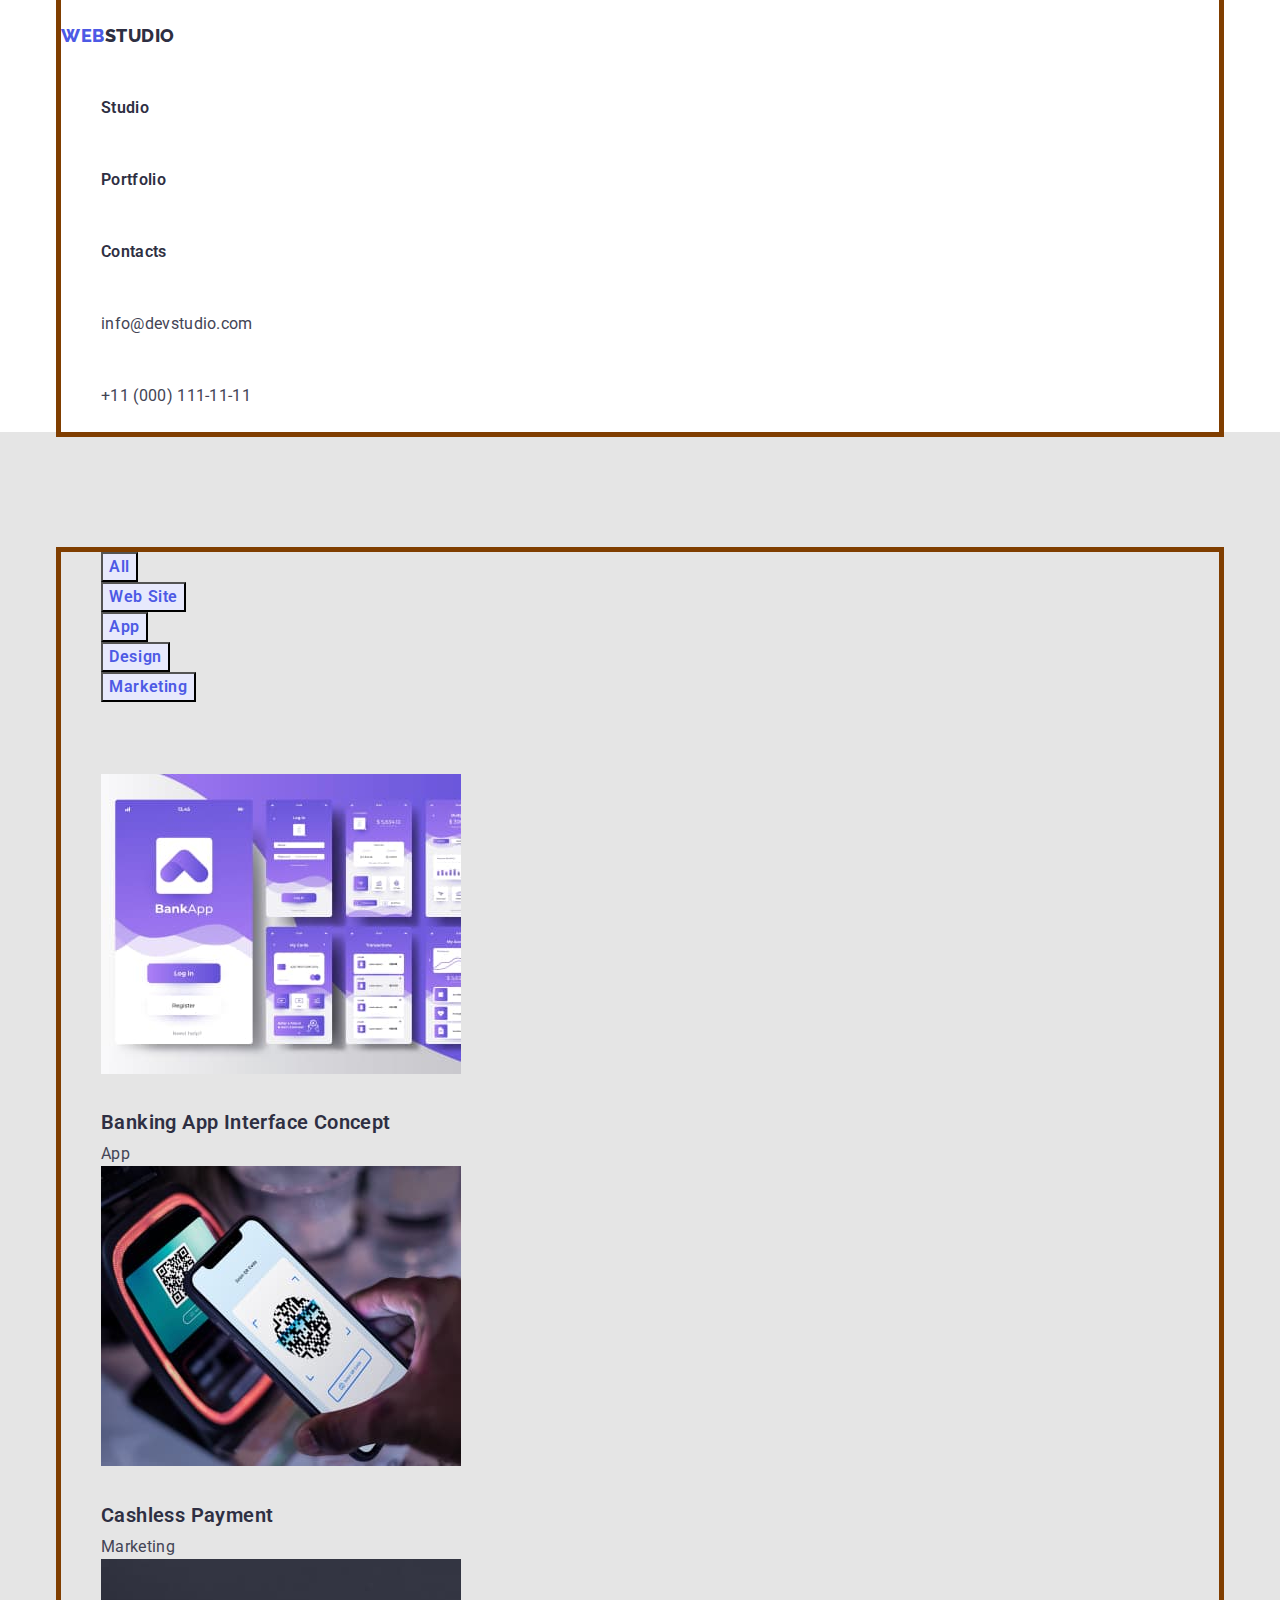
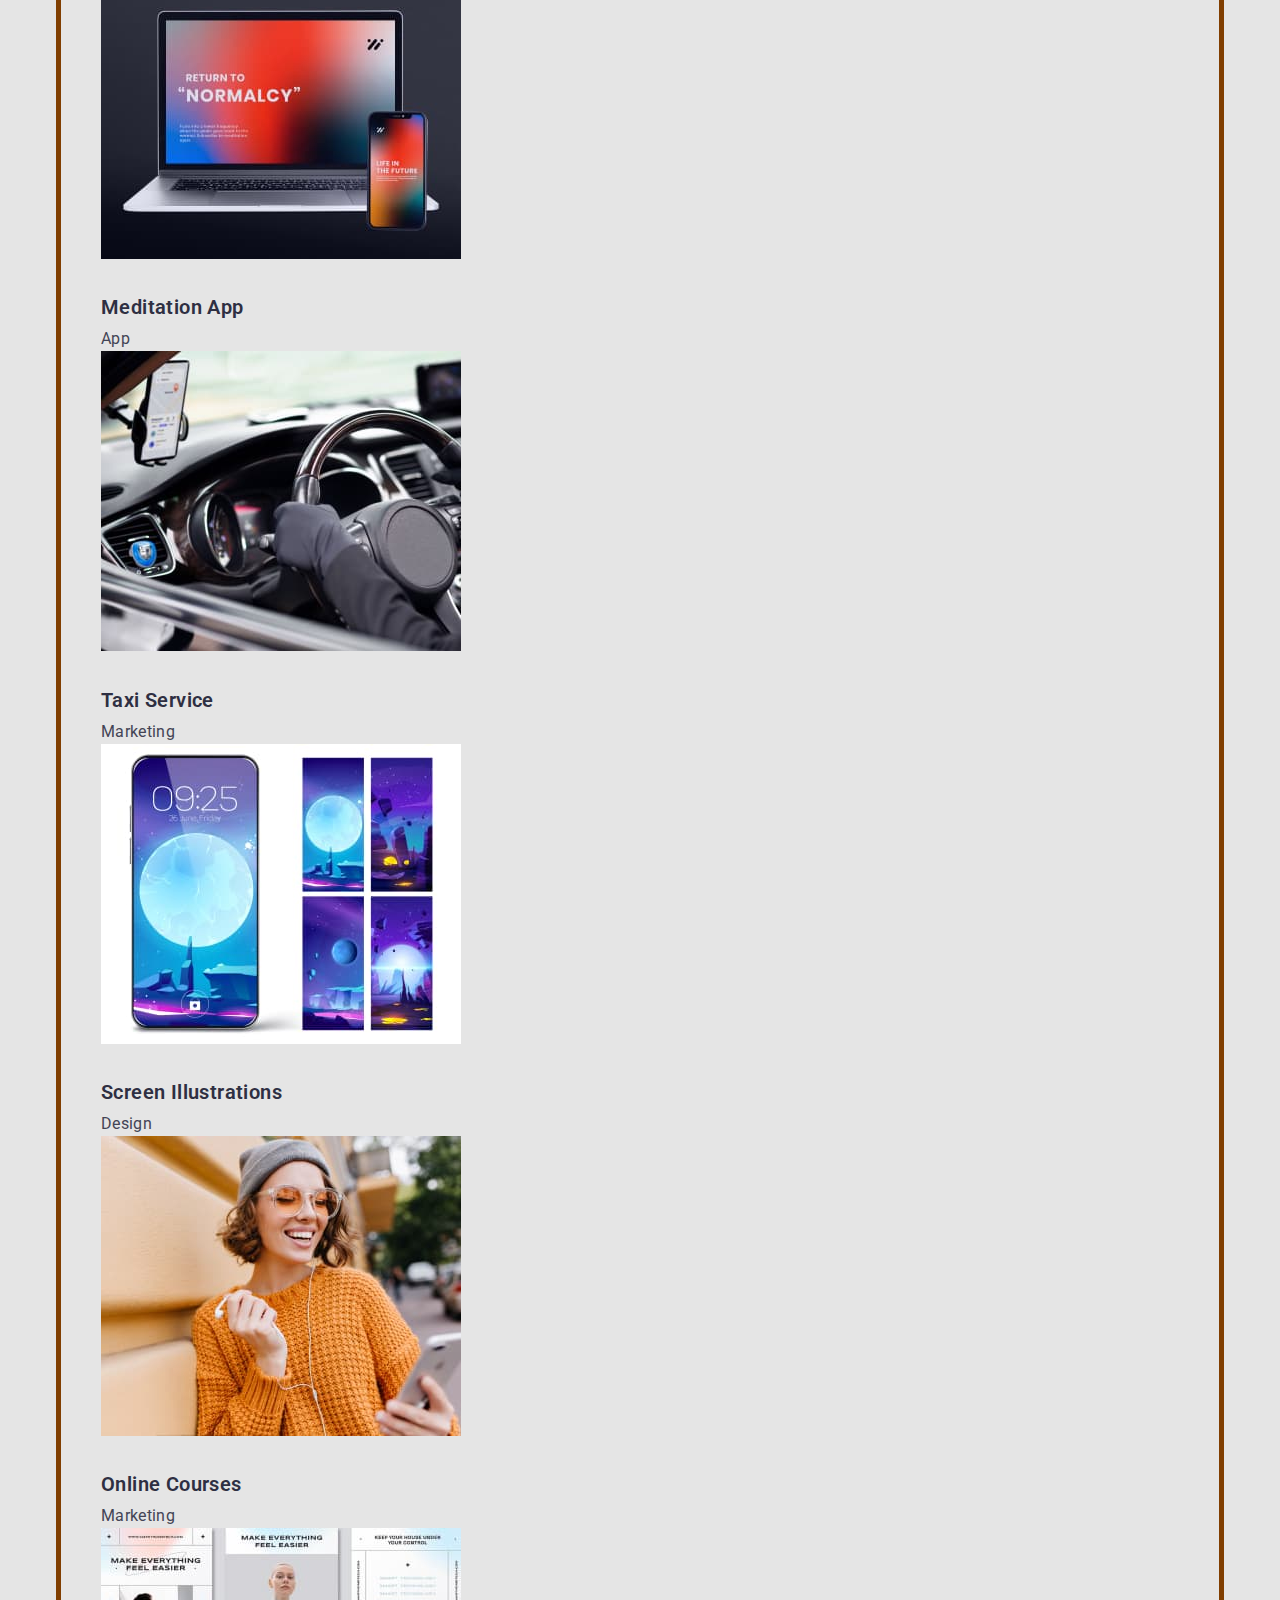
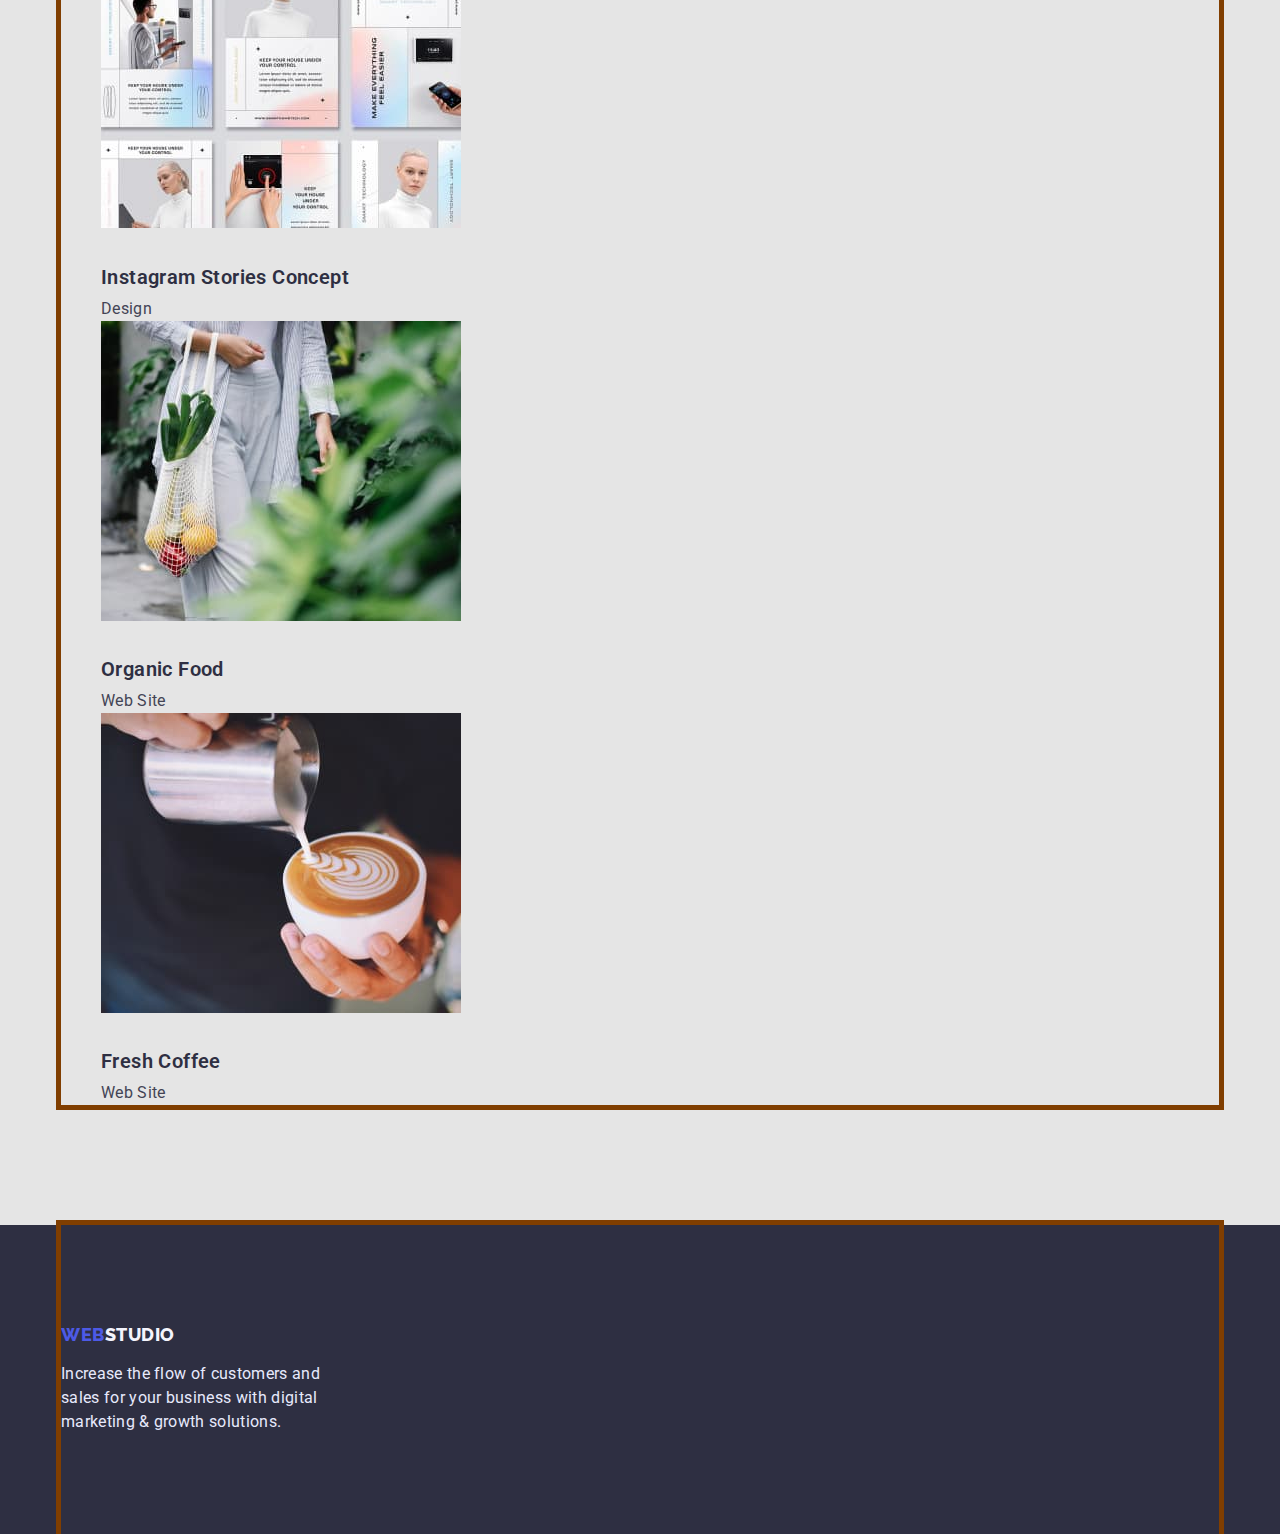
==== portfolio.html @ 90a8b776 "start HW3" ====
<!DOCTYPE html>
<html lang="en">
<head>
    <meta charset="UTF-8">
    <meta http-equiv="X-UA-Compatible" content="IE=edge">
    <meta name="viewport" content="width=device-width, initial-scale=1.0">    
    <title>Portfolio</title>
    <link rel="preconnect" href="https://fonts.googleapis.com">
    <link rel="preconnect" href="https://fonts.gstatic.com" crossorigin>
    <link href="https://fonts.googleapis.com/css2?family=Raleway:wght@700&family=Roboto:wght@400;500;700;900&display=swap" rel="stylesheet">
    <link rel="stylesheet" href="https://cdnjs.cloudflare.com/ajax/libs/modern-normalize/1.1.0/modern-normalize.min.css">
    <link rel="stylesheet" href="./css/styles.css">
</head>
<body>
    <header class="main-header">
        <div class="container">
            <nav class="nav-section">
                <a class="logo link" href="./index.html"><span class="logo-part-color">WEB</span>STUDIO</a>
                <ul class="nav-list list">
                    <li><a class="nav-link link" href="./index.html">Studio</a></li>
                    <li><a class="nav-link link" href="./portfolio.html">Portfolio</a></li>
                    <li><a class="nav-link link" href="">Contacts</a></li>
                </ul>
            </nav>
                <ul class="contacts-list">
                    <li class="contact-item list">
                        <a class="mail-link link" href="mailto:info@devstudio.com">info@devstudio.com</a>
                    </li>
                    <li class="contact-item list">
                        <a class="phone-link link" href="tel:+110001111111">+11 (000) 111-11-11</a>
                    </li>
                </ul>
        </div>  
     </header>

     <main>
        <section class="main-portfolio section">
            <div class="container">
                <h1 hidden>filter-buttons</h1>
                <ul class="btn-list list">
                    <li class="btn-item"><button class="btn-link" type="button">All</button></li>
                    <li class="btn-item"><button class="btn-link" type="button">Web Site</button></li>
                    <li class="btn-item"><button class="btn-link" type="button">App</button></li>
                    <li class="btn-item"><button class="btn-link" type="button">Design</button></li>
                    <li class="btn-item"><button class="btn-link" type="button">Marketing</button></li>
                </ul>
                <h2 hidden class="works">our works</h2>
                <ul class="work-list list">
                    <li class="work-item">
                        <a class="work-links link" href="">
                            <img class="works-card" src="./images/portfolio/banking-app.jpg"
                                alt="on foto banking app interface concept" width="360" height="300">
                            <h2 class="works-heading">Banking App Interface Concept</h2>
                            <p class="work-text">App</p>
                        </a>
                    </li>
                    <li class="work-item">
                        <a class="work-links link" href="">
                            <img class="works-card" src="./images/portfolio/phone.jpg" alt="paying for goods by phone via QR code">
                            <h2 class="works-heading">Cashless Payment</h2>
                            <p class="work-text">Marketing</p>
                        </a>
                    </li>
                    <li class="work-item">
                        <a class="work-links link" href="">
                            <img class="works-card" src="./images/portfolio/meditation-app.jpg" alt="on foto notebook and a phone"
                                width="360" height="300">
                            <h2 class="works-heading">Meditation App</h2>
                            <p class="work-text">App</p>
                        </a>
                    </li>
                    <li class="work-item">
                        <a class="work-links link" href="">
                            <img class="works-card" src="./images/portfolio/taxi-service.jpg"
                                alt="driver's hand on the steering wheel" width="360" height="300">
                            <h2 class="works-heading">Taxi Service</h2>
                            <p class="work-text">Marketing</p>
                        </a>
                    </li>
                    <li class="work-item">
                        <a class="work-links link" href="">
                            <img class="works-card" src="./images/portfolio/screen-illustrations.jpg"
                                alt="phone screen illustrations" width="360" height="300">
                            <h2 class="works-heading">Screen Illustrations</h2>
                            <p class="work-text">Design</p>
                        </a>
                    </li>
                    <li class="work-item">
                        <a class="work-links link" href="">
                            <img class="works-card" src="./images/portfolio/online-course.jpg"
                                alt="beautiful girl holding a phone in her hand" width="360" height="300">
                            <h2 class="works-heading">Online Courses</h2>
                            <p class="work-text">Marketing</p>
                        </a>
                    </li>
                    <li class="work-item">
                        <a class="work-links link" href="">
                            <img class="works-card" src="./images/portfolio/instagram-stories.jpg" alt="many cards with human fotos"
                                width="360" height="300">
                            <h2 class="works-heading">Instagram Stories Concept</h2>
                            <p class="work-text">Design</p>
                        </a>
                    </li>
                    <li class="work-item">
                        <a class="work-links link" href="">
                            <img class="works-card" src="./images/portfolio/organic-food.jpg" alt="woman carries fruits in a bag"
                                width="360" height="300">
                            <h2 class="works-heading">Organic Food</h2>
                            <p class="work-text">Web Site</p>
                        </a>
                    </li>
                    <li class="work-item">
                        <a class="work-links link" href="">
                            <img class="works-card" src="./images/portfolio/fresh-coffee.jpg"
                                alt="man holding in hand a cap of fresh coffee" width="360" height="300">
                            <h2 class="works-heading">Fresh Coffee</h2>
                            <p class="work-text">Web Site</p>
                        </a>
                    </li>
                </ul>
            </div>
            </section>
    </main>
        
    <footer class="main-footer">
        <div class="container">
            <a class="logo-footer link" href="./index.html"><span class="logo-part-color">WEB</span>STUDIO</a>
            <p class="text-footer">Increase the flow of customers and sales for your business with digital marketing & growth solutions.</p>
        </div>
    </footer>     
</body>
</html>
---- css/styles.css ----
:root {
    --primary-brand-color: #4D5AE5;
    --dark-navi-color: #2E2F42;
    --success-color: #31D0AA;
    --slate-text-color: #434455;
    --light-slate-text: #8E8F99;
    --accent-color: #E7E9FC;
    --could-text-color: #F4F4FD;
    --light-bgc: #F4F4FD;  
    --main-white-bgc: #E5E5E5;
    --simple-white: #ffffff;
    --dark-bg-color: #2E2F42;
    --primary-bg-color: #4D5AE5;
    
}

/* dropdawn */

.list {list-style: none;}
.link {text-decoration: none;}
h1, h2, h3, ul, p {
    margin-top: 0;
    margin-bottom: 0;
}



/* / dropdawn */

/* Utilites */

.container {
    margin-left: auto;
    margin-right: auto;
    width: 1158px;
    outline: 5px solid rgb(128, 62, 0);
}

.section {
    padding-top: 120px;
    padding-bottom: 120px;
}

body {font-family: "Roboto", sans-serif;
        color: var(--slate-text-color); }
           

/* header main page */

.main-hader {background-color: var(--simple-white);}
   
.logo {
    display: inline-block;
    padding-top: 24px;
    padding-bottom: 24px;
    font-family: "Raleway", sans-serif;
    font-weight: 800;
    font-size: 18px;
    line-height: 1.33;
    letter-spacing: 0.03em;
    text-transform: uppercase;
    color: var(--dark-navi-color);}
 
.logo-part-color {
    color: var(--primary-brand-color);
}

.nav-link {
    display: inline-block;
    padding-top: 24px;
    padding-bottom: 24px;
    font-weight: 600;
    line-height: 1.5;
    letter-spacing: 0.02em;
    color: var(--dark-navi-color);
    
}

.nav-link:hover, .nav-link:focus {
    color: var(--slate-text-color);
}
.nav-link:active {color: #4D5AE5;}

.mail-link, .phone-link {
    display: inline-block;
    padding-top: 24px;
    padding-bottom: 24px;
    line-height: 1.5; 
    letter-spacing: 0.02em;
    color: var(--slate-text-color);}    
 
.mail-link:hover, .mail-link:focus {
    color: var(--primary-brand-color)
}
.phone-link:hover, .phone-link:focus {
    color: var(--primary-brand-color);
}

/* /Header */

/* main page section 1 */

.hero {background-color: var(--dark-bg-color)}
.hero-text {
    padding-top: 192px;
    padding-bottom: 291px;
    font-weight: 600;
    font-size: 56px;
    line-height: 1.07;
    text-align: center;
    letter-spacing: 0.02em;
    color: var(--simple-white);}
 
.hero-button {
    background-color: var(--primary-brand-color);
    color: var(--simple-white);
    font-family: inherit;
    font-weight: 600;
    font-size: 16px;
    line-height: 1.18;
    letter-spacing: 0.04em;
    cursor: pointer;    
}
    

/* /main page section 1 */

/* main page section 2 */

.benefits {background-color: var(--main-white-bgc);}


.benefits-heading {
    padding-bottom: 8px;
    font-weight: 600;
    font-size: 20px;
    line-height: 1.2;
    letter-spacing: 0.02em;
    color: var(--dark-navi-color);}

.benefits-link {
    line-height: 1.5;
    letter-spacing: 0.02em;}

/* /main page section 2 */

/* main page section 3 */

.services-heading {
    padding-bottom: 72px;
    font-weight: 600;
    font-size: 36px;
    line-height: 1.11;
    text-align: center;
    letter-spacing: 0.02em;
    text-transform: capitalize;
    color: var(--dark-navi-color);}

/* /main page section 3 */

/* main page section 4 */

.team {
    background-color: var(--light-bgc);}

.team-heading {
    padding-bottom: 72px;
    font-weight: 600;
    font-size: 36px;
    line-height: 1.11;
    text-align: center;
    letter-spacing: 0.02em;
    text-transform: capitalize;
    color: var(--dark-navi-color);}

.team-title {
    padding-bottom: 8px;
    font-weight: 600;
    font-size: 20px;
    line-height: 1.2;
    text-align: center;
    letter-spacing: 0.02em;
    color: var(--dark-navi-color);}

.team-text {
    line-height: 1.5;
    text-align: center;
    letter-spacing: 0.02em;}
   
/* /main page section 4 */

/* footer */
.main-footer {background-color: var(--dark-bg-color);
}

.logo-footer {
    display: inline-block;
    padding-top: 100px;
    padding-bottom: 16px;
    font-family: "Raleway", sans-serif;
    font-weight: 800;
    font-size: 18px;
    line-height: 1.16;
    align-items: center;
    letter-spacing: 0.03em;
    text-transform: uppercase;
    color: var(--could-text-color);}

.text-footer {
    padding-bottom: 100px;
    line-height: 1.5;
    letter-spacing: 0.02em;
    color: var(--accent-color);
    width: 264px;}

/* portfolio page - main */

/* buttons filter */
.main-portfolio {
    background-color: var(--main-white-bgc);
}

.work-list {padding-top: 72px;}

.btn-link {
    background-color: var(--accent-color);
    color: var(--primary-brand-color);
    font-family: inherit;
    font-weight: 600;
    font-size: 16px;
    line-height: 1.5;
    letter-spacing: 0.04em;}

.btn-link:hover, 
.btn-link:focus {
    background-color: var(--primary-bg-color);
    color: var(--simple-white);
    cursor: pointer;}

/* /buttons filter */

/* Works cards */
.works-heading {
    padding-top: 32px;
    padding-bottom: 8px;
    color: var(--dark-navi-color);
    font-weight: 600;
    font-size: 20px;
    line-height: 1.2;
    letter-spacing: 0.02em;}

.work-text {
    line-height: 1.5;
    letter-spacing: 0.02em;
    color: var(--slate-text-color);}
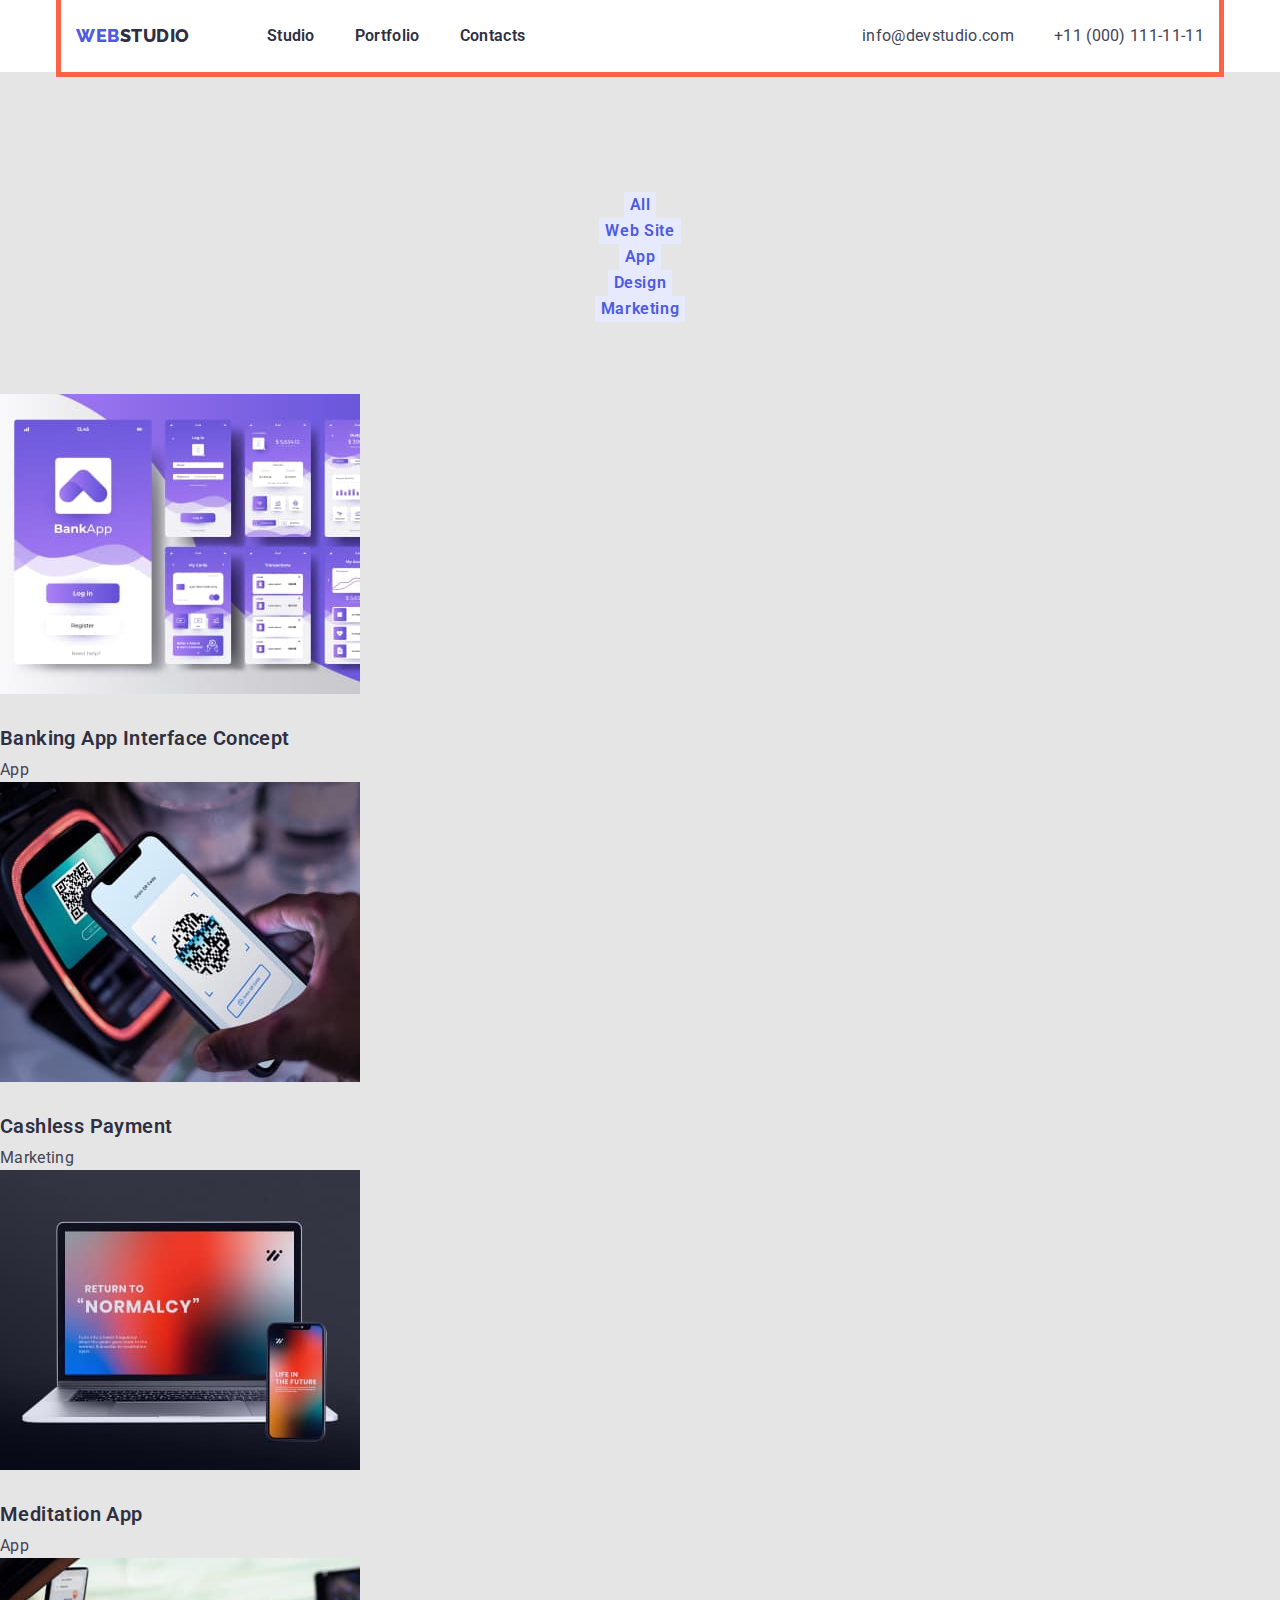
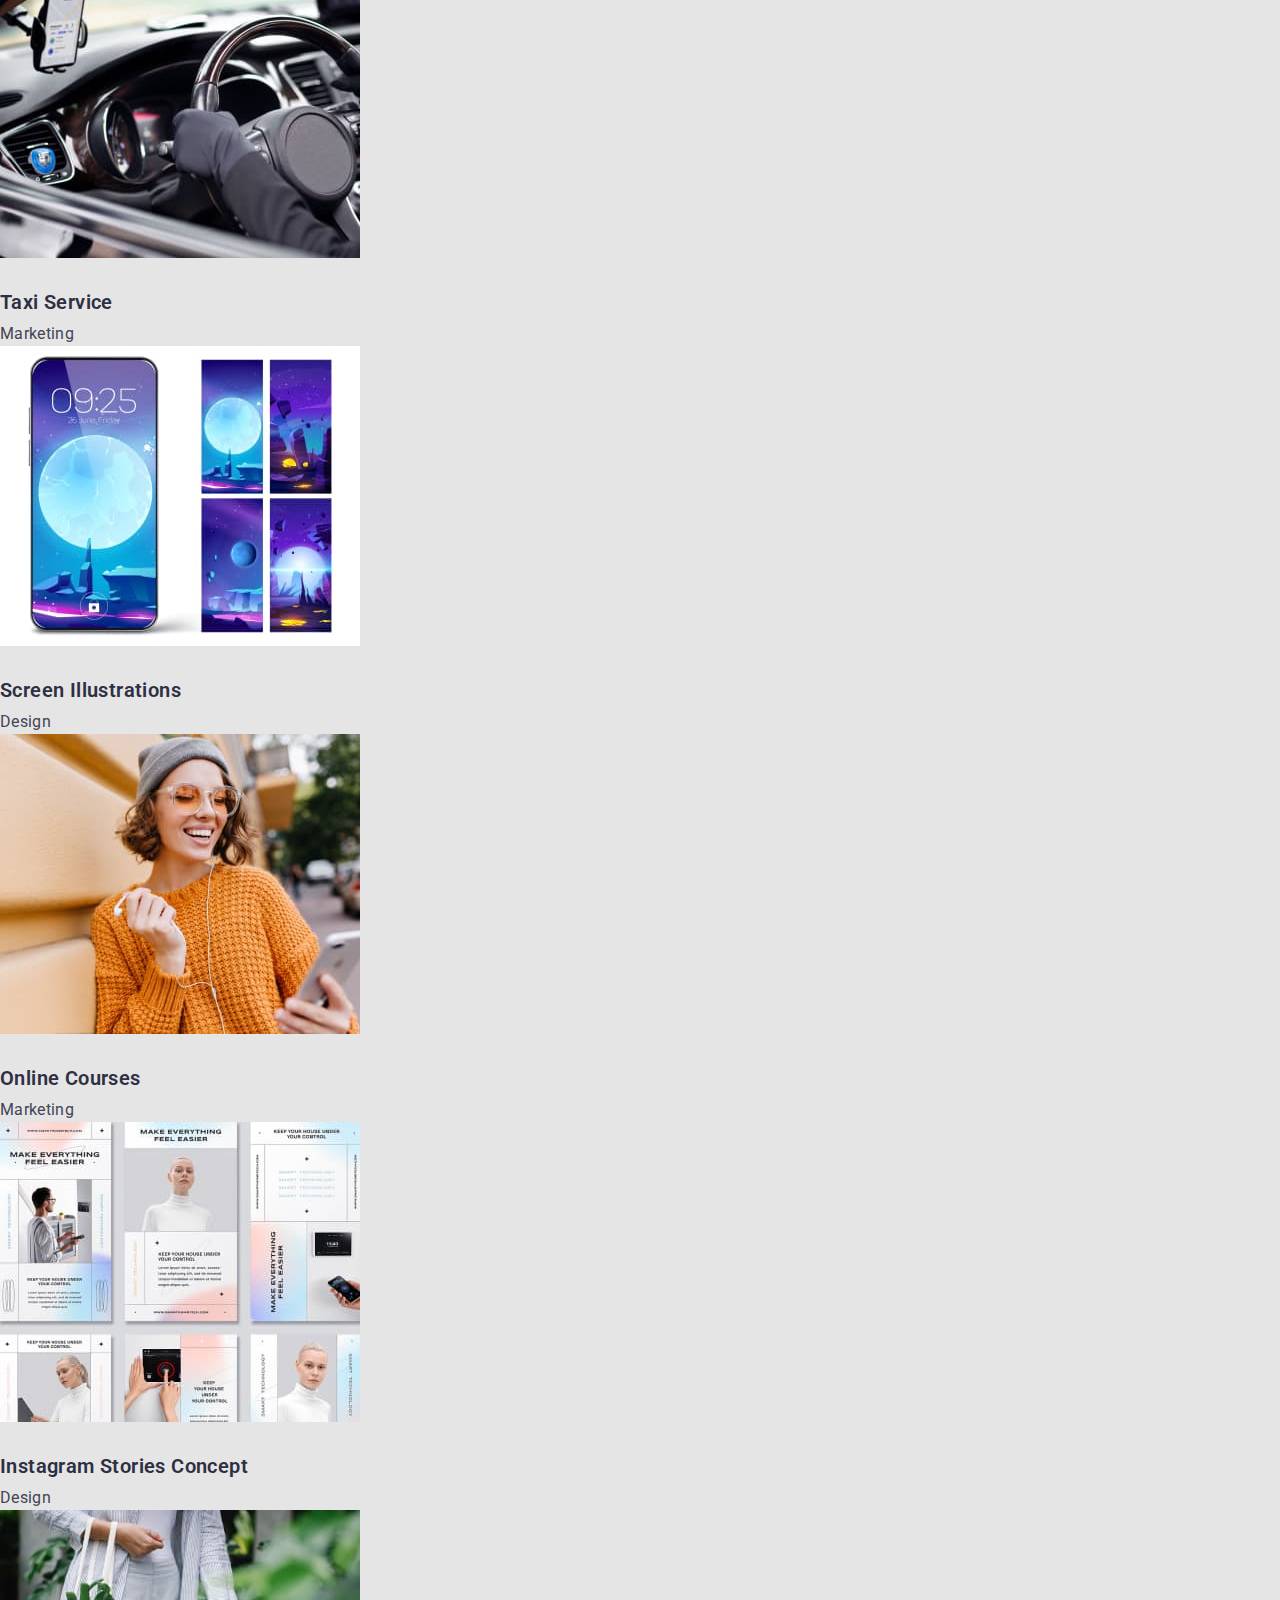
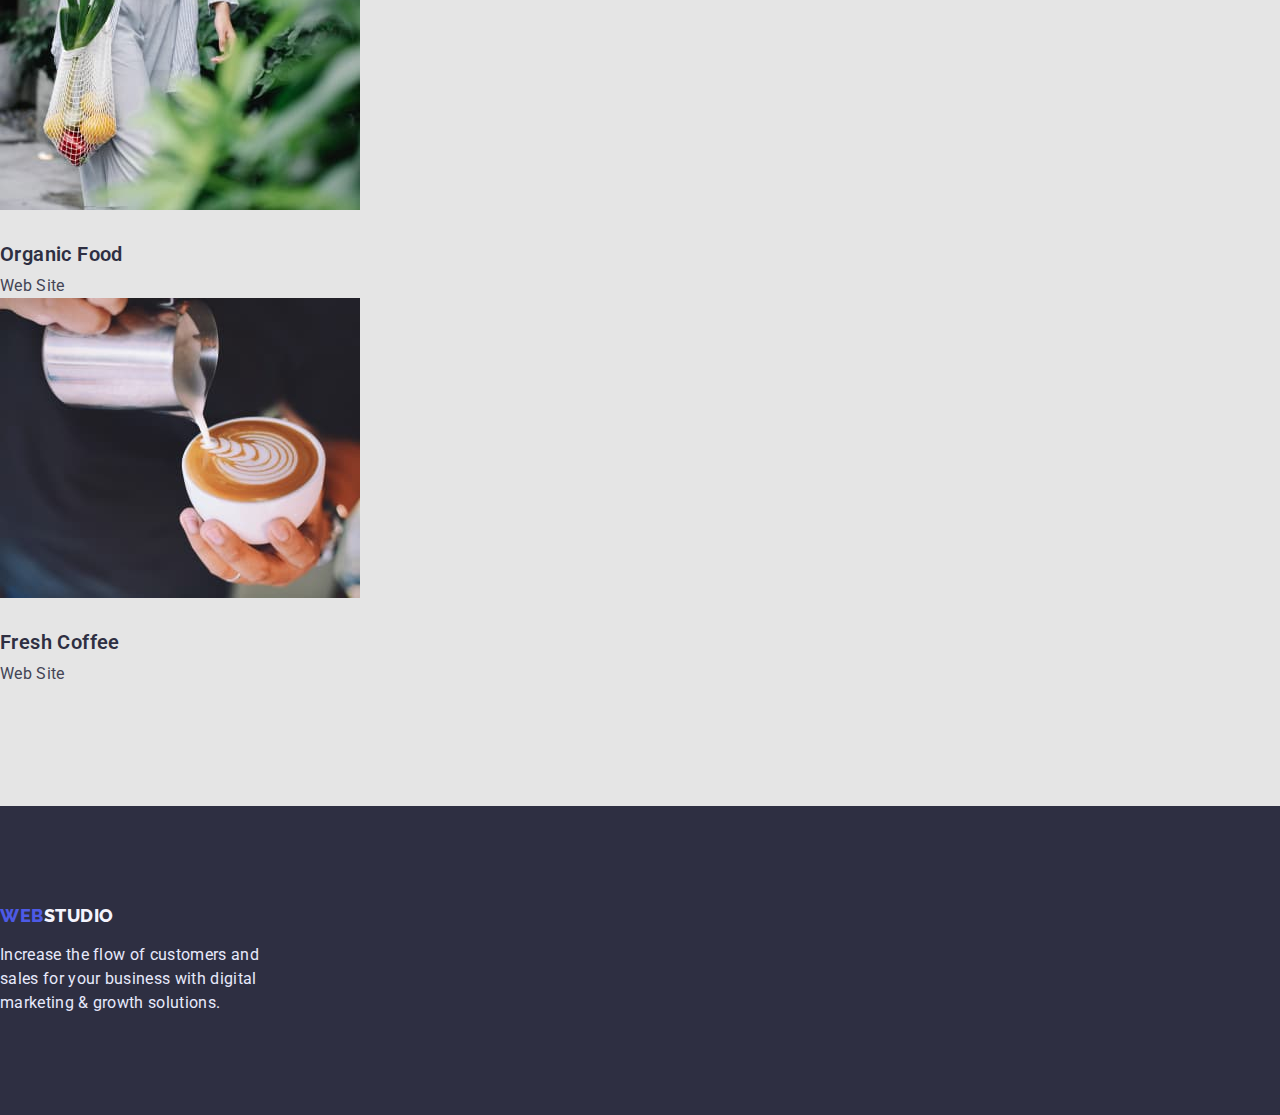
==== commit cb7c9f4a: "half HW3" ====
--- a/portfolio.html
+++ b/portfolio.html
@@ -11,31 +11,34 @@
     <link rel="stylesheet" href="https://cdnjs.cloudflare.com/ajax/libs/modern-normalize/1.1.0/modern-normalize.min.css">
     <link rel="stylesheet" href="./css/styles.css">
 </head>
+
+
 <body>
-    <header class="main-header">
-        <div class="container">
+
+    <header class="main-header container">
+        <div class="header-container">
             <nav class="nav-section">
                 <a class="logo link" href="./index.html"><span class="logo-part-color">WEB</span>STUDIO</a>
                 <ul class="nav-list list">
-                    <li><a class="nav-link link" href="./index.html">Studio</a></li>
-                    <li><a class="nav-link link" href="./portfolio.html">Portfolio</a></li>
-                    <li><a class="nav-link link" href="">Contacts</a></li>
+                    <li class="nav-item"><a class="nav-link link" href="./index.html">Studio</a></li>
+                    <li class="nav-item"><a class="nav-link link" href="./portfolio.html">Portfolio</a></li>
+                    <li class="nav-item"><a class="nav-link link" href="">Contacts</a></li>
                 </ul>
-            </nav>
-                <ul class="contacts-list">
-                    <li class="contact-item list">
-                        <a class="mail-link link" href="mailto:info@devstudio.com">info@devstudio.com</a>
-                    </li>
-                    <li class="contact-item list">
-                        <a class="phone-link link" href="tel:+110001111111">+11 (000) 111-11-11</a>
-                    </li>
-                </ul>
-        </div>  
-     </header>
+            </nav>      
+            <ul class="contacts-list">
+                <li class="contact-item list">
+                    <a class="mail-link link" href="mailto:info@devstudio.com">info@devstudio.com</a>
+                </li>
+                <li class="contact-item list">
+                    <a class="phone-link link" href="tel:+110001111111">+11 (000) 111-11-11</a>
+                </li>
+            </ul>      
+        </div>                           
+           
+    </header>
 
      <main>
         <section class="main-portfolio section">
-            <div class="container">
                 <h1 hidden>filter-buttons</h1>
                 <ul class="btn-list list">
                     <li class="btn-item"><button class="btn-link" type="button">All</button></li>
@@ -118,15 +121,12 @@
                         </a>
                     </li>
                 </ul>
-            </div>
             </section>
     </main>
         
     <footer class="main-footer">
-        <div class="container">
             <a class="logo-footer link" href="./index.html"><span class="logo-part-color">WEB</span>STUDIO</a>
             <p class="text-footer">Increase the flow of customers and sales for your business with digital marketing & growth solutions.</p>
-        </div>
     </footer>     
 </body>
 </html>--- a/css/styles.css
+++ b/css/styles.css
@@ -15,15 +15,30 @@
 }
 
 /* dropdawn */
-
-.list {list-style: none;}
-.link {text-decoration: none;}
-h1, h2, h3, ul, p {
+h1, h2, h3, h4, p {
     margin-top: 0;
     margin-bottom: 0;
-}
-
-
+   
+}
+
+ul, ol { margin-top: 0;
+    margin-bottom: 0;
+    padding-left: 0;
+}
+
+img {
+    display: block;
+}
+
+button {
+    margin-left: auto;
+    margin-right: auto;
+    display: block;
+    border: none;
+}
+
+.list {list-style: none;}    
+.link {text-decoration: none;}
 
 /* / dropdawn */
 
@@ -33,7 +48,9 @@
     margin-left: auto;
     margin-right: auto;
     width: 1158px;
-    outline: 5px solid rgb(128, 62, 0);
+    padding-left: 15px;
+    padding-right: 15px;
+    outline: 5px solid tomato;
 }
 
 .section {
@@ -41,18 +58,31 @@
     padding-bottom: 120px;
 }
 
+
+/* /Utilites */
+
 body {font-family: "Roboto", sans-serif;
-        color: var(--slate-text-color); }
+        color: var(--slate-text-color);} 
+    
            
 
 /* header main page */
 
-.main-hader {background-color: var(--simple-white);}
-   
+.main-header {background-color: var(--simple-white);
+    }
+.header-container {display: flex;}
+
+.nav-section, .contacts-list, .nav-list {
+    display: flex;
+    align-items: center;
+}
+
+
 .logo {
-    display: inline-block;
+    margin-right: 77px;
     padding-top: 24px;
     padding-bottom: 24px;
+
     font-family: "Raleway", sans-serif;
     font-weight: 800;
     font-size: 18px;
@@ -65,10 +95,14 @@
     color: var(--primary-brand-color);
 }
 
+.nav-item:not(:last-child) {
+    margin-right: 40px;
+}
+
 .nav-link {
-    display: inline-block;
     padding-top: 24px;
     padding-bottom: 24px;
+
     font-weight: 600;
     line-height: 1.5;
     letter-spacing: 0.02em;
@@ -79,12 +113,17 @@
 .nav-link:hover, .nav-link:focus {
     color: var(--slate-text-color);
 }
+
 .nav-link:active {color: #4D5AE5;}
 
+.contacts-list {
+    margin-left: auto;
+}
+.contacts-list .contact-item + .contact-item {
+    margin-left: 40px;
+}
+
 .mail-link, .phone-link {
-    display: inline-block;
-    padding-top: 24px;
-    padding-bottom: 24px;
     line-height: 1.5; 
     letter-spacing: 0.02em;
     color: var(--slate-text-color);}    
@@ -100,10 +139,12 @@
 
 /* main page section 1 */
 
-.hero {background-color: var(--dark-bg-color)}
-.hero-text {
+.hero {background-color: var(--dark-bg-color);
     padding-top: 192px;
     padding-bottom: 291px;
+}
+.hero-text {
+    margin-bottom: 48px;
     font-weight: 600;
     font-size: 56px;
     line-height: 1.07;
@@ -112,6 +153,11 @@
     color: var(--simple-white);}
  
 .hero-button {
+    padding: 16px 32px;
+    border-radius: 4px;
+    border: ;
+
+
     background-color: var(--primary-brand-color);
     color: var(--simple-white);
     font-family: inherit;
@@ -127,7 +173,7 @@
 
 /* main page section 2 */
 
-.benefits {background-color: var(--main-white-bgc);}
+.benefits {background-color: var(--simple-white);}
 
 
 .benefits-heading {
@@ -146,6 +192,14 @@
 
 /* main page section 3 */
 
+.services-list {
+    display: flex;
+}
+
+.services-item:not(:last-child) {
+    margin-right: 24px;
+}
+
 .services-heading {
     padding-bottom: 72px;
     font-weight: 600;
@@ -163,8 +217,16 @@
 .team {
     background-color: var(--light-bgc);}
 
+.team-list {
+    display: flex;}
+
+.team-item:not(:last-child) {
+    margin-right: 24px;
+}
+
 .team-heading {
     padding-bottom: 72px;
+
     font-weight: 600;
     font-size: 36px;
     line-height: 1.11;
@@ -174,7 +236,9 @@
     color: var(--dark-navi-color);}
 
 .team-title {
-    padding-bottom: 8px;
+    padding-top: 32px;
+    padding-bottom: 8px;    
+
     font-weight: 600;
     font-size: 20px;
     line-height: 1.2;
@@ -211,7 +275,7 @@
     line-height: 1.5;
     letter-spacing: 0.02em;
     color: var(--accent-color);
-    width: 264px;}
+    max-width: 264px;}
 
 /* portfolio page - main */
 
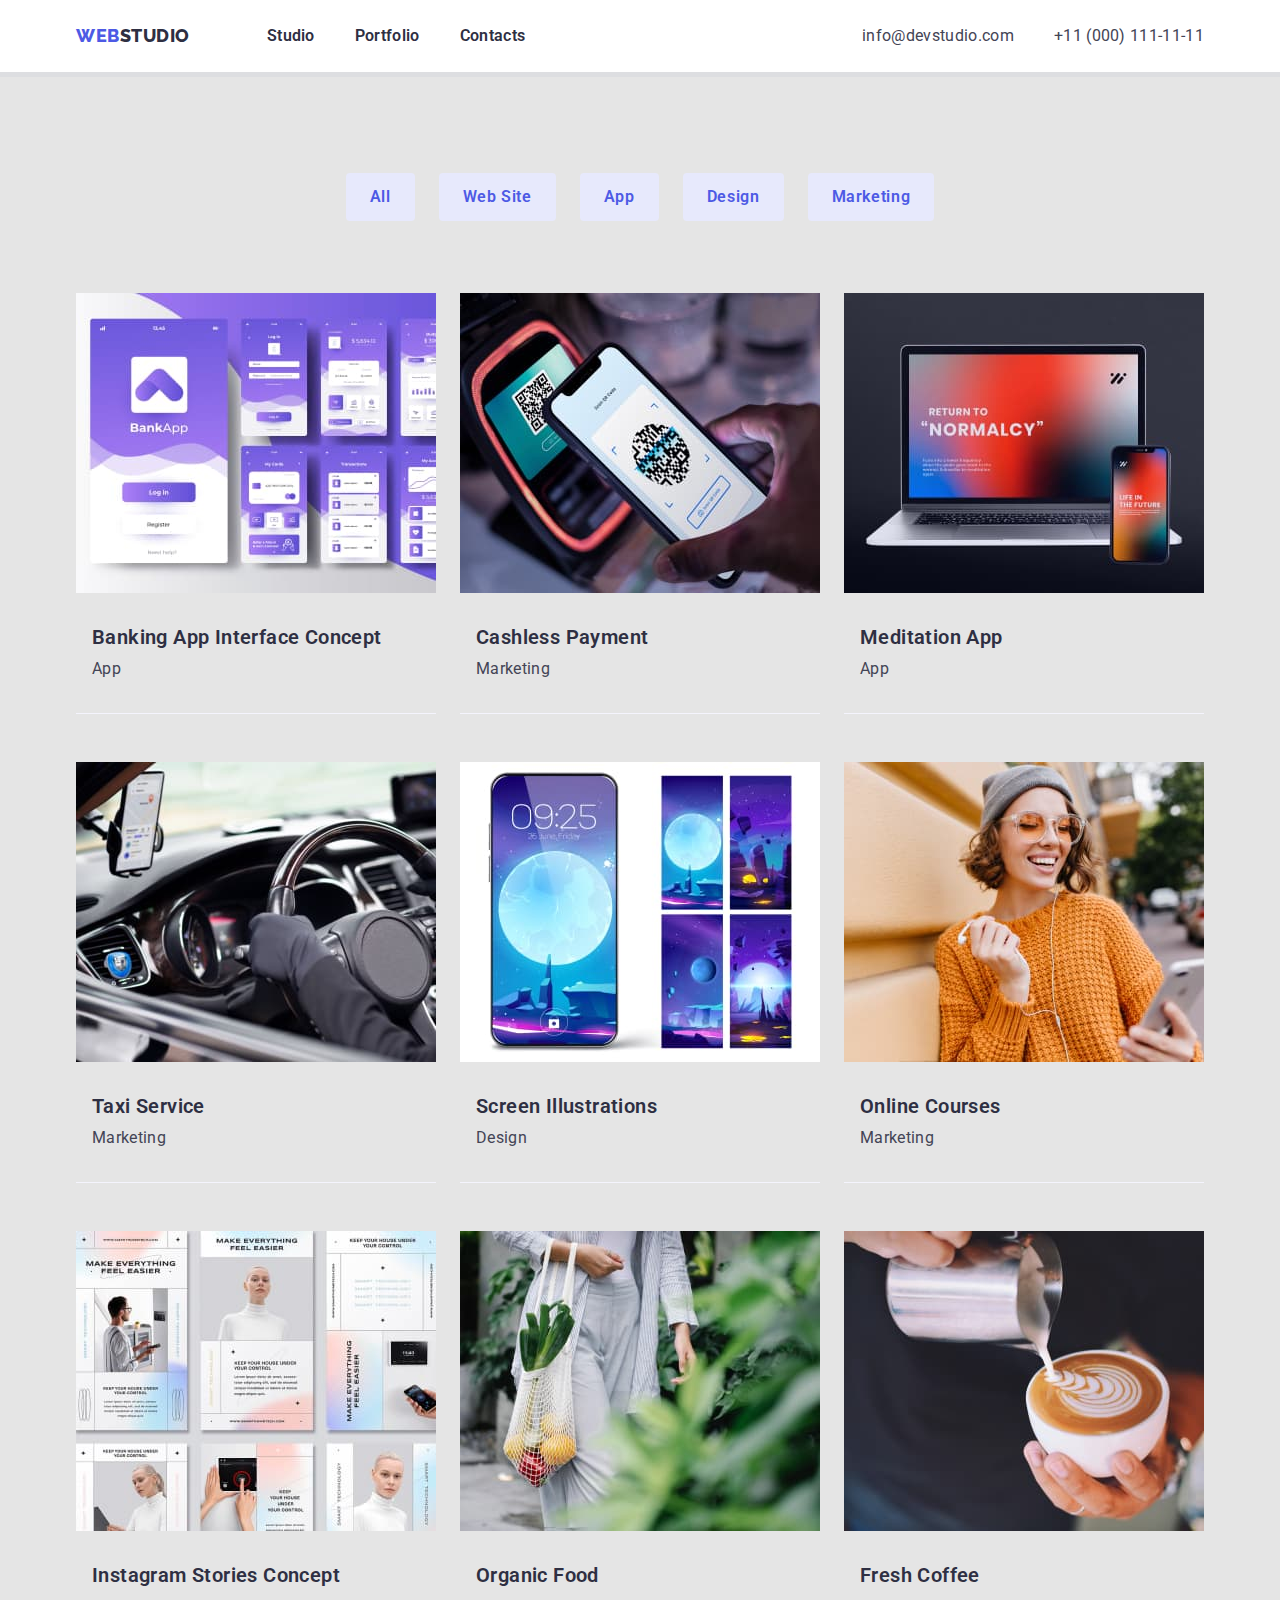
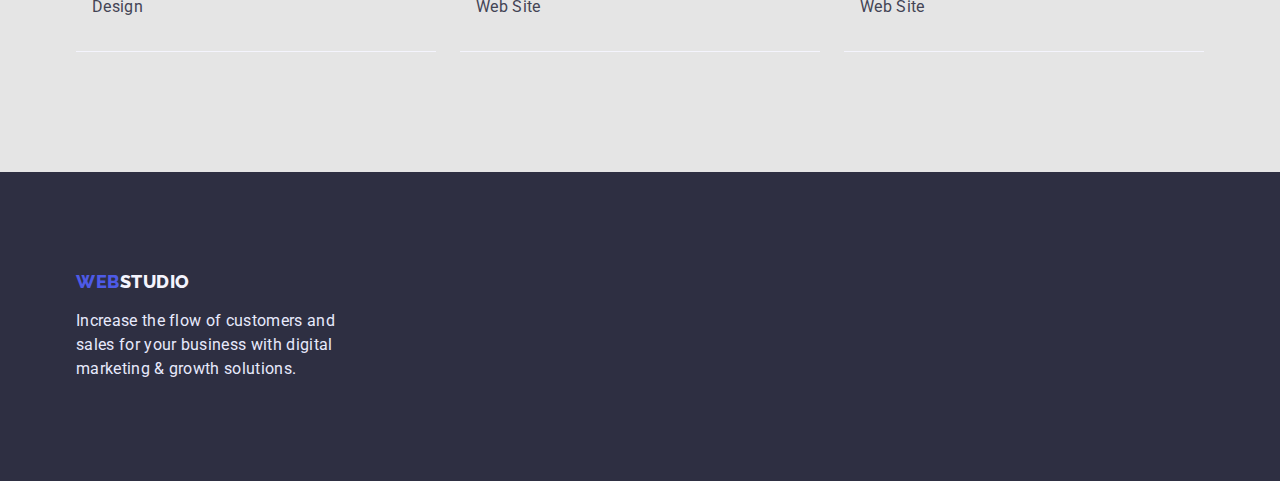
==== commit ba304c48: "HW3" ====
--- a/portfolio.html
+++ b/portfolio.html
@@ -1,22 +1,26 @@
 <!DOCTYPE html>
 <html lang="en">
+
 <head>
     <meta charset="UTF-8">
     <meta http-equiv="X-UA-Compatible" content="IE=edge">
-    <meta name="viewport" content="width=device-width, initial-scale=1.0">    
+    <meta name="viewport" content="width=device-width, initial-scale=1.0">
     <title>Portfolio</title>
     <link rel="preconnect" href="https://fonts.googleapis.com">
     <link rel="preconnect" href="https://fonts.gstatic.com" crossorigin>
-    <link href="https://fonts.googleapis.com/css2?family=Raleway:wght@700&family=Roboto:wght@400;500;700;900&display=swap" rel="stylesheet">
-    <link rel="stylesheet" href="https://cdnjs.cloudflare.com/ajax/libs/modern-normalize/1.1.0/modern-normalize.min.css">
+    <link
+        href="https://fonts.googleapis.com/css2?family=Raleway:wght@700&family=Roboto:wght@400;500;700;900&display=swap"
+        rel="stylesheet">
+    <link rel="stylesheet"
+        href="https://cdnjs.cloudflare.com/ajax/libs/modern-normalize/1.1.0/modern-normalize.min.css">
     <link rel="stylesheet" href="./css/styles.css">
 </head>
 
 
 <body>
 
-    <header class="main-header container">
-        <div class="header-container">
+    <header class="main-header">
+        <div class="header-container container">
             <nav class="nav-section">
                 <a class="logo link" href="./index.html"><span class="logo-part-color">WEB</span>STUDIO</a>
                 <ul class="nav-list list">
@@ -24,7 +28,7 @@
                     <li class="nav-item"><a class="nav-link link" href="./portfolio.html">Portfolio</a></li>
                     <li class="nav-item"><a class="nav-link link" href="">Contacts</a></li>
                 </ul>
-            </nav>      
+            </nav>
             <ul class="contacts-list">
                 <li class="contact-item list">
                     <a class="mail-link link" href="mailto:info@devstudio.com">info@devstudio.com</a>
@@ -32,13 +36,14 @@
                 <li class="contact-item list">
                     <a class="phone-link link" href="tel:+110001111111">+11 (000) 111-11-11</a>
                 </li>
-            </ul>      
-        </div>                           
-           
+            </ul>
+        </div>
+
     </header>
 
-     <main>
-        <section class="main-portfolio section">
+    <main>
+        <section class="main-portfolio">
+            <div class="main-section container">
                 <h1 hidden>filter-buttons</h1>
                 <ul class="btn-list list">
                     <li class="btn-item"><button class="btn-link" type="button">All</button></li>
@@ -59,15 +64,16 @@
                     </li>
                     <li class="work-item">
                         <a class="work-links link" href="">
-                            <img class="works-card" src="./images/portfolio/phone.jpg" alt="paying for goods by phone via QR code">
+                            <img class="works-card" src="./images/portfolio/phone.jpg"
+                                alt="paying for goods by phone via QR code">
                             <h2 class="works-heading">Cashless Payment</h2>
                             <p class="work-text">Marketing</p>
                         </a>
                     </li>
                     <li class="work-item">
                         <a class="work-links link" href="">
-                            <img class="works-card" src="./images/portfolio/meditation-app.jpg" alt="on foto notebook and a phone"
-                                width="360" height="300">
+                            <img class="works-card" src="./images/portfolio/meditation-app.jpg"
+                                alt="on foto notebook and a phone" width="360" height="300">
                             <h2 class="works-heading">Meditation App</h2>
                             <p class="work-text">App</p>
                         </a>
@@ -98,16 +104,16 @@
                     </li>
                     <li class="work-item">
                         <a class="work-links link" href="">
-                            <img class="works-card" src="./images/portfolio/instagram-stories.jpg" alt="many cards with human fotos"
-                                width="360" height="300">
+                            <img class="works-card" src="./images/portfolio/instagram-stories.jpg"
+                                alt="many cards with human fotos" width="360" height="300">
                             <h2 class="works-heading">Instagram Stories Concept</h2>
                             <p class="work-text">Design</p>
                         </a>
                     </li>
                     <li class="work-item">
                         <a class="work-links link" href="">
-                            <img class="works-card" src="./images/portfolio/organic-food.jpg" alt="woman carries fruits in a bag"
-                                width="360" height="300">
+                            <img class="works-card" src="./images/portfolio/organic-food.jpg"
+                                alt="woman carries fruits in a bag" width="360" height="300">
                             <h2 class="works-heading">Organic Food</h2>
                             <p class="work-text">Web Site</p>
                         </a>
@@ -121,12 +127,18 @@
                         </a>
                     </li>
                 </ul>
-            </section>
+            </div>
+
+        </section>
     </main>
-        
+
     <footer class="main-footer">
+        <div class="container">
             <a class="logo-footer link" href="./index.html"><span class="logo-part-color">WEB</span>STUDIO</a>
-            <p class="text-footer">Increase the flow of customers and sales for your business with digital marketing & growth solutions.</p>
-    </footer>     
+            <p class="text-footer">Increase the flow of customers and sales for your business with digital marketing &
+                growth solutions. </p>
+        </div>
+    </footer>
 </body>
+
 </html>--- a/css/styles.css
+++ b/css/styles.css
@@ -28,6 +28,7 @@
 
 img {
     display: block;
+    max-width: 100%;
 }
 
 button {
@@ -49,8 +50,7 @@
     margin-right: auto;
     width: 1158px;
     padding-left: 15px;
-    padding-right: 15px;
-    outline: 5px solid tomato;
+    padding-right: 15px;    
 }
 
 .section {
@@ -69,7 +69,10 @@
 /* header main page */
 
 .main-header {background-color: var(--simple-white);
-    }
+    border-bottom: 5px solid rgba(46, 47, 66, 0.16);
+}
+
+   
 .header-container {display: flex;}
 
 .nav-section, .contacts-list, .nav-list {
@@ -173,24 +176,36 @@
 
 /* main page section 2 */
 
-.benefits {background-color: var(--simple-white);}
+.benefits {background-color: var(--main-white-bgc)}
 
 
 .benefits-heading {
     padding-bottom: 8px;
+
     font-weight: 600;
     font-size: 20px;
     line-height: 1.2;
     letter-spacing: 0.02em;
     color: var(--dark-navi-color);}
 
+.benefits-list {
+    display: flex;}   
+    
+.benefits-list .benefits-item + .benefits-item {
+    margin-left: 24px;}   
+
 .benefits-link {
+    width: 264px;
     line-height: 1.5;
     letter-spacing: 0.02em;}
 
+
+
 /* /main page section 2 */
 
 /* main page section 3 */
+
+.services {background-color: var(--main-white-bgc);}
 
 .services-list {
     display: flex;
@@ -259,8 +274,9 @@
 
 .logo-footer {
     display: inline-block;
-    padding-top: 100px;
-    padding-bottom: 16px;
+    margin-top: 100px;
+    margin-bottom: 16px;
+
     font-family: "Raleway", sans-serif;
     font-weight: 800;
     font-size: 18px;
@@ -272,21 +288,34 @@
 
 .text-footer {
     padding-bottom: 100px;
+
     line-height: 1.5;
     letter-spacing: 0.02em;
     color: var(--accent-color);
     max-width: 264px;}
 
 /* portfolio page - main */
+
 
 /* buttons filter */
 .main-portfolio {
     background-color: var(--main-white-bgc);
-}
-
-.work-list {padding-top: 72px;}
+    border-bottom: color: rgba(255, 255, 255, 1);}
+
+.btn-list {    
+    padding-top: 96px;
+    margin-bottom: 72px;
+    display: flex;
+    justify-content: center;}
+
+.btn-list .btn-item + .btn-item {
+    margin-left: 24px;
+}
 
 .btn-link {
+    padding: 12px 24px;
+    border-radius: 4px;
+
     background-color: var(--accent-color);
     color: var(--primary-brand-color);
     font-family: inherit;
@@ -304,16 +333,45 @@
 /* /buttons filter */
 
 /* Works cards */
+
+.work-list {
+    display: flex;
+    flex-wrap: wrap; 
+    margin-right: -24px;   
+    }
+
+.work-item {
+    flex-basis: calc(100% / 3 - 24px);
+    margin-right: 24px;            
+    margin-bottom: 48px;
+    border-bottom: 0.5px solid rgba(244, 244, 253, 1);
+    }
+
+.work-list .work-item:nth-child(3n) {
+    margin-right: 0;
+}
+
+.work-item:nth-last-child(-n + 3) {
+    margin-bottom: 120px;}
+
+ .works-card {margin-bottom: 32px;}    
+    
+
 .works-heading {
-    padding-top: 32px;
-    padding-bottom: 8px;
+    padding-left: 16px;
+    margin-bottom: 8px;
+    
     color: var(--dark-navi-color);
     font-weight: 600;
     font-size: 20px;
     line-height: 1.2;
     letter-spacing: 0.02em;}
 
+
 .work-text {
+    padding-left: 16px;
+    padding-bottom: 32px;
+
     line-height: 1.5;
     letter-spacing: 0.02em;
     color: var(--slate-text-color);}
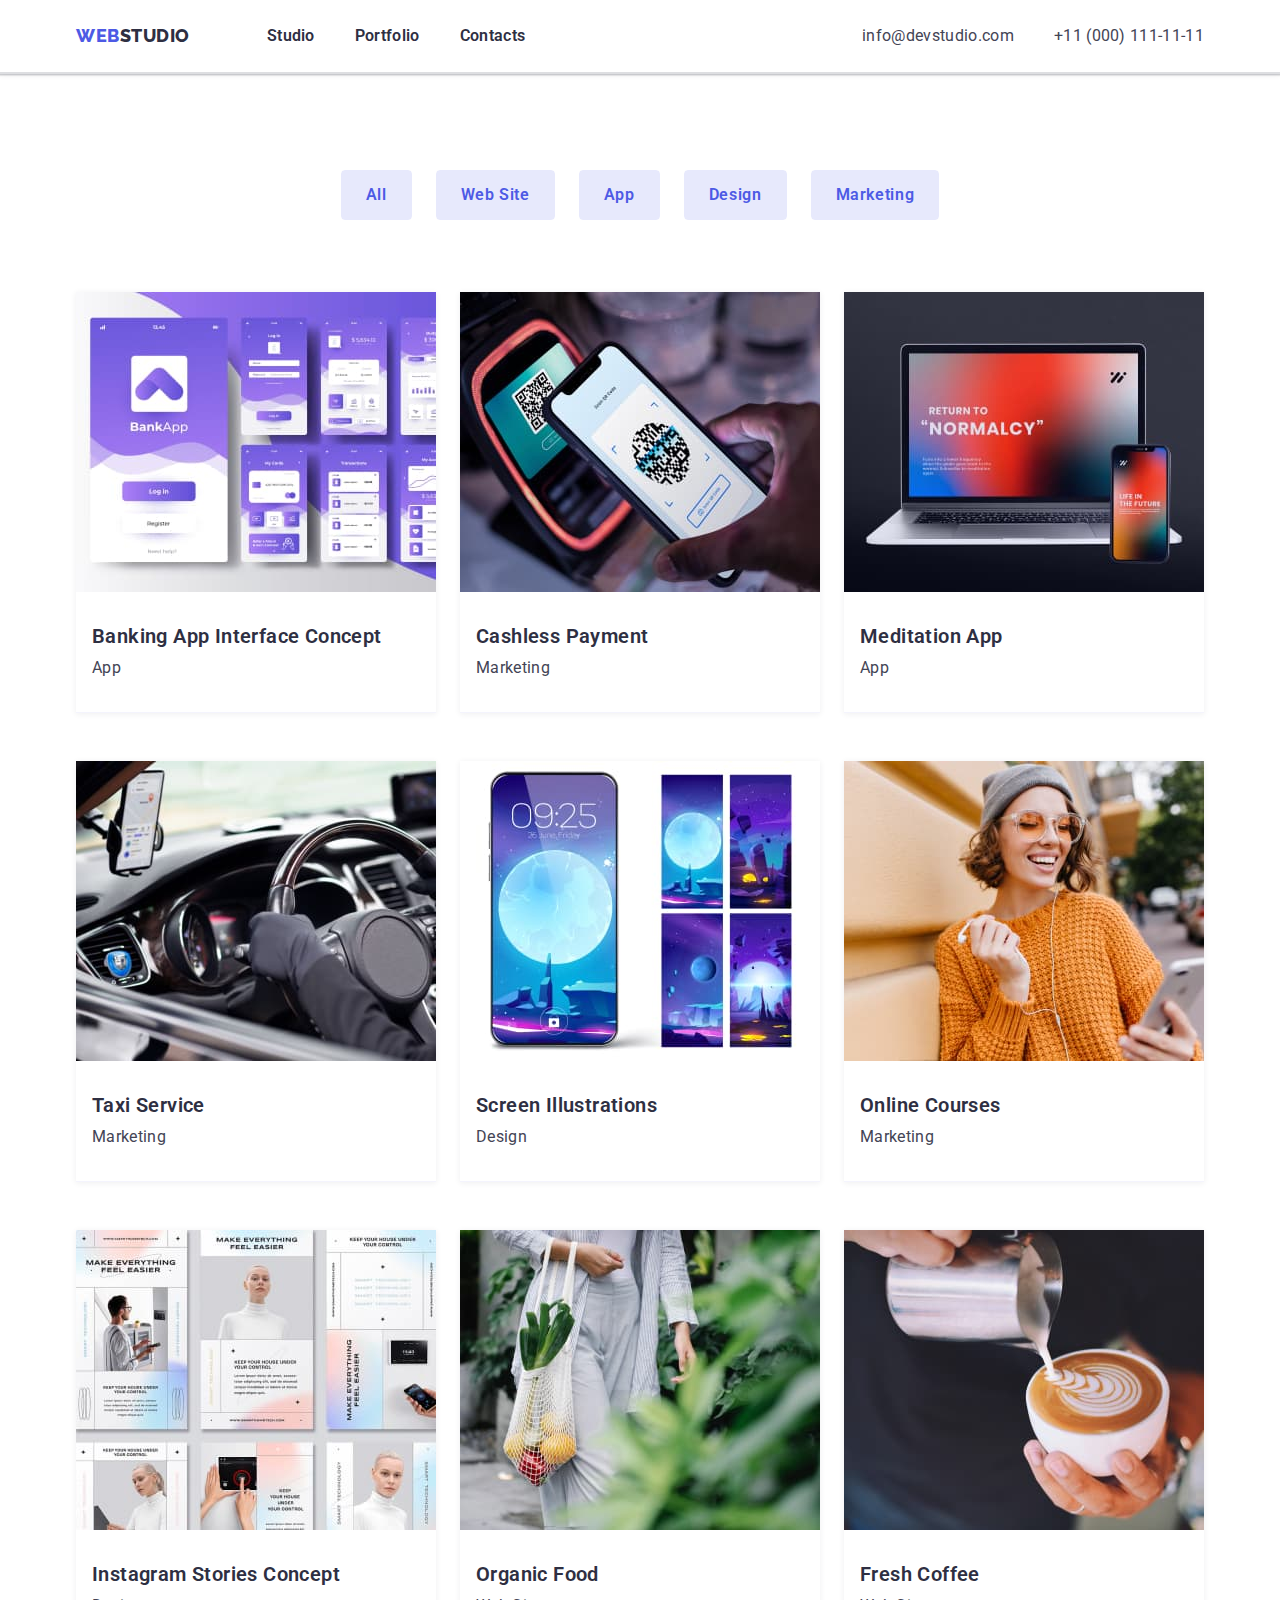
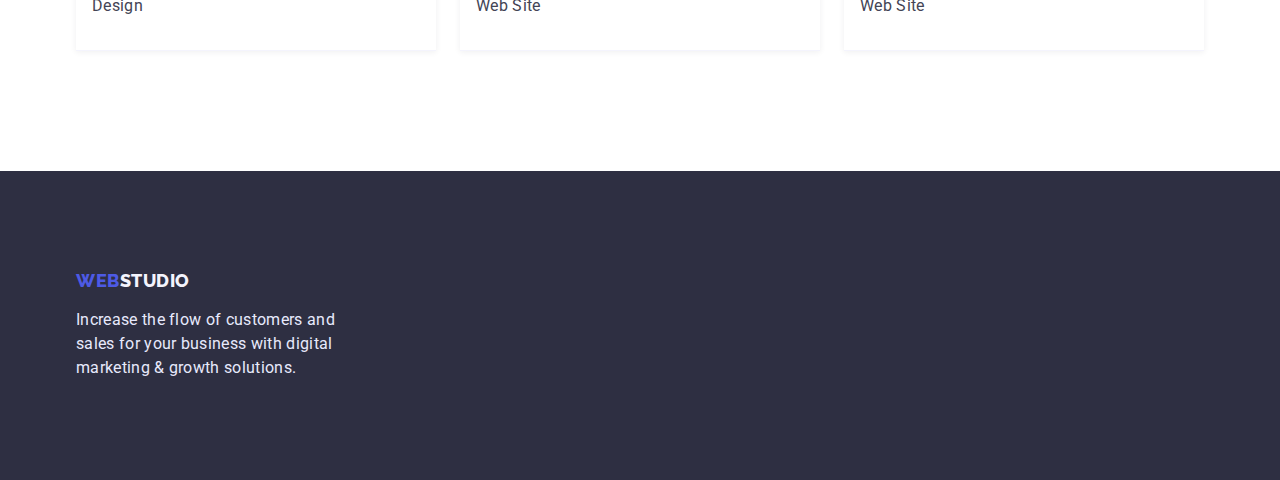
==== commit 418d7c42: "corrected HW3" ====
--- a/portfolio.html
+++ b/portfolio.html
@@ -58,72 +58,90 @@
                         <a class="work-links link" href="">
                             <img class="works-card" src="./images/portfolio/banking-app.jpg"
                                 alt="on foto banking app interface concept" width="360" height="300">
-                            <h2 class="works-heading">Banking App Interface Concept</h2>
-                            <p class="work-text">App</p>
+                            <div class="card-text">
+                                <h2 class="works-heading">Banking App Interface Concept</h2>
+                                <p class="work-text">App</p>    
+                            </div>
                         </a>
                     </li>
                     <li class="work-item">
                         <a class="work-links link" href="">
                             <img class="works-card" src="./images/portfolio/phone.jpg"
                                 alt="paying for goods by phone via QR code">
-                            <h2 class="works-heading">Cashless Payment</h2>
-                            <p class="work-text">Marketing</p>
+                            <div class="card-text">
+                                <h2 class="works-heading">Cashless Payment</h2>
+                                <p class="work-text">Marketing</p>
+                            </div>                            
                         </a>
                     </li>
                     <li class="work-item">
                         <a class="work-links link" href="">
                             <img class="works-card" src="./images/portfolio/meditation-app.jpg"
                                 alt="on foto notebook and a phone" width="360" height="300">
-                            <h2 class="works-heading">Meditation App</h2>
-                            <p class="work-text">App</p>
+                            <div class="card-text">
+                                <h2 class="works-heading">Meditation App</h2>
+                                <p class="work-text">App</p>
+                            </div>
                         </a>
                     </li>
                     <li class="work-item">
                         <a class="work-links link" href="">
                             <img class="works-card" src="./images/portfolio/taxi-service.jpg"
                                 alt="driver's hand on the steering wheel" width="360" height="300">
-                            <h2 class="works-heading">Taxi Service</h2>
-                            <p class="work-text">Marketing</p>
+                            <div class="card-text">
+                                <h2 class="works-heading">Taxi Service</h2>
+                                <p class="work-text">Marketing</p>
+                            </div>
                         </a>
                     </li>
                     <li class="work-item">
                         <a class="work-links link" href="">
                             <img class="works-card" src="./images/portfolio/screen-illustrations.jpg"
                                 alt="phone screen illustrations" width="360" height="300">
-                            <h2 class="works-heading">Screen Illustrations</h2>
-                            <p class="work-text">Design</p>
+                            <div class="card-text">
+                                <h2 class="works-heading">Screen Illustrations</h2>
+                                <p class="work-text">Design</p>
+                            </div>
                         </a>
                     </li>
                     <li class="work-item">
                         <a class="work-links link" href="">
                             <img class="works-card" src="./images/portfolio/online-course.jpg"
                                 alt="beautiful girl holding a phone in her hand" width="360" height="300">
-                            <h2 class="works-heading">Online Courses</h2>
-                            <p class="work-text">Marketing</p>
+                            <div class="card-text">
+                                <h2 class="works-heading">Online Courses</h2>
+                                <p class="work-text">Marketing</p>
+                            </div>
                         </a>
                     </li>
                     <li class="work-item">
                         <a class="work-links link" href="">
                             <img class="works-card" src="./images/portfolio/instagram-stories.jpg"
                                 alt="many cards with human fotos" width="360" height="300">
-                            <h2 class="works-heading">Instagram Stories Concept</h2>
-                            <p class="work-text">Design</p>
+                            <div class="card-text">
+                                <h2 class="works-heading">Instagram Stories Concept</h2>
+                                <p class="work-text">Design</p>
+                            </div>
                         </a>
                     </li>
                     <li class="work-item">
                         <a class="work-links link" href="">
                             <img class="works-card" src="./images/portfolio/organic-food.jpg"
                                 alt="woman carries fruits in a bag" width="360" height="300">
-                            <h2 class="works-heading">Organic Food</h2>
-                            <p class="work-text">Web Site</p>
+                            <div class="card-text">
+                                <h2 class="works-heading">Organic Food</h2>
+                                <p class="work-text">Web Site</p>
+                            </div>
                         </a>
                     </li>
                     <li class="work-item">
                         <a class="work-links link" href="">
                             <img class="works-card" src="./images/portfolio/fresh-coffee.jpg"
                                 alt="man holding in hand a cap of fresh coffee" width="360" height="300">
-                            <h2 class="works-heading">Fresh Coffee</h2>
-                            <p class="work-text">Web Site</p>
+                            <div class="card-text">
+                                <h2 class="works-heading">Fresh Coffee</h2>
+                                <p class="work-text">Web Site</p>
+                            </div>
                         </a>
                     </li>
                 </ul>
--- a/css/styles.css
+++ b/css/styles.css
@@ -11,6 +11,9 @@
     --simple-white: #ffffff;
     --dark-bg-color: #2E2F42;
     --primary-bg-color: #4D5AE5;
+
+    --work-cards-row-gap: 24px;
+    --work-cards-colum-gap: 48px;
     
 }
 
@@ -29,6 +32,7 @@
 img {
     display: block;
     max-width: 100%;
+    height: auto;
 }
 
 button {
@@ -69,7 +73,10 @@
 /* header main page */
 
 .main-header {background-color: var(--simple-white);
-    border-bottom: 5px solid rgba(46, 47, 66, 0.16);
+    border-bottom: 2px solid rgba(46, 47, 66, 0.16);
+    box-shadow: 0px 2px 1px rgba(46, 47, 66, 0.08), 
+    0px 1px 1px rgba(46, 47, 66, 0.16), 
+    0px 1px 6px rgba(46, 47, 66, 0.08);
 }
 
    
@@ -144,8 +151,8 @@
 
 .hero {background-color: var(--dark-bg-color);
     padding-top: 192px;
-    padding-bottom: 291px;
-}
+    padding-bottom: 192px;}
+    
 .hero-text {
     margin-bottom: 48px;
     font-weight: 600;
@@ -158,8 +165,7 @@
 .hero-button {
     padding: 16px 32px;
     border-radius: 4px;
-    border: ;
-
+    box-shadow: 0px 4px 4px rgba(0, 0, 0, 0.15);  
 
     background-color: var(--primary-brand-color);
     color: var(--simple-white);
@@ -176,11 +182,11 @@
 
 /* main page section 2 */
 
-.benefits {background-color: var(--main-white-bgc)}
+.benefits {background-color: var(--simple-white);}
 
 
 .benefits-heading {
-    padding-bottom: 8px;
+    margin-bottom: 8px;
 
     font-weight: 600;
     font-size: 20px;
@@ -205,54 +211,61 @@
 
 /* main page section 3 */
 
-.services {background-color: var(--main-white-bgc);}
+.services {background-color: var(--simple-white);
+padding-top: 0;}
+
+
+.services-heading {
+    margin-bottom: 72px;
+    font-weight: 600;
+    font-size: 36px;
+    line-height: 1.11;
+    text-align: center;
+    letter-spacing: 0.02em;
+    text-transform: capitalize;
+    color: var(--dark-navi-color);}
 
 .services-list {
     display: flex;
 }
 
-.services-item:not(:last-child) {
-    margin-right: 24px;
-}
-
-.services-heading {
-    padding-bottom: 72px;
+.services-list .services-item + .services-item {
+    margin-left: 24px;}
+
+
+
+/* /main page section 3 */
+
+/* main page section 4 */
+
+.team {
+    background-color: var(--light-bgc);}
+
+.team-heading {
+    margin-bottom: 72px;
+
     font-weight: 600;
     font-size: 36px;
     line-height: 1.11;
     text-align: center;
     letter-spacing: 0.02em;
     text-transform: capitalize;
-    color: var(--dark-navi-color);}
-
-/* /main page section 3 */
-
-/* main page section 4 */
-
-.team {
-    background-color: var(--light-bgc);}
+    color: var(--dark-navi-color);}    
 
 .team-list {
     display: flex;}
 
-.team-item:not(:last-child) {
-    margin-right: 24px;
-}
-
-.team-heading {
-    padding-bottom: 72px;
-
-    font-weight: 600;
-    font-size: 36px;
-    line-height: 1.11;
-    text-align: center;
-    letter-spacing: 0.02em;
-    text-transform: capitalize;
-    color: var(--dark-navi-color);}
+.team-list .team-item + .team-item {
+    margin-left: 24px;}
+
+.card-content {
+    padding-top: 32px;
+    padding-bottom: 32px;
+}
+
 
 .team-title {
-    padding-top: 32px;
-    padding-bottom: 8px;    
+    margin-bottom: 8px;
 
     font-weight: 600;
     font-size: 20px;
@@ -270,11 +283,12 @@
 
 /* footer */
 .main-footer {background-color: var(--dark-bg-color);
+padding-top: 100px;
+padding-bottom: 100px;
 }
 
 .logo-footer {
-    display: inline-block;
-    margin-top: 100px;
+    display: block;
     margin-bottom: 16px;
 
     font-family: "Raleway", sans-serif;
@@ -287,8 +301,6 @@
     color: var(--could-text-color);}
 
 .text-footer {
-    padding-bottom: 100px;
-
     line-height: 1.5;
     letter-spacing: 0.02em;
     color: var(--accent-color);
@@ -299,11 +311,11 @@
 
 /* buttons filter */
 .main-portfolio {
-    background-color: var(--main-white-bgc);
-    border-bottom: color: rgba(255, 255, 255, 1);}
+    padding-top: 96px;
+    padding-bottom: 120px;
+}
 
 .btn-list {    
-    padding-top: 96px;
     margin-bottom: 72px;
     display: flex;
     justify-content: center;}
@@ -312,10 +324,14 @@
     margin-left: 24px;
 }
 
+.btn-item {
+    border-radius: 4px;
+    border: 1px solid #E7E9FC;
+}
+
 .btn-link {
     padding: 12px 24px;
-    border-radius: 4px;
-
+    
     background-color: var(--accent-color);
     color: var(--primary-brand-color);
     font-family: inherit;
@@ -328,37 +344,42 @@
 .btn-link:focus {
     background-color: var(--primary-bg-color);
     color: var(--simple-white);
-    cursor: pointer;}
+    cursor: pointer;
+    border-radius: 4px;
+    border: 1px solid #E7E9FC;}
 
 /* /buttons filter */
 
 /* Works cards */
 
+
 .work-list {
+    padding: 0;
+    margin: 0;
+
     display: flex;
-    flex-wrap: wrap; 
-    margin-right: -24px;   
-    }
+    flex-wrap: wrap;
+    margin-left: calc(-1 * var(--work-cards-row-gap));
+    margin-top: calc(-1 * var(--work-cards-colum-gap));
+
+}
+
 
 .work-item {
     flex-basis: calc(100% / 3 - 24px);
-    margin-right: 24px;            
-    margin-bottom: 48px;
-    border-bottom: 0.5px solid rgba(244, 244, 253, 1);
-    }
-
-.work-list .work-item:nth-child(3n) {
-    margin-right: 0;
-}
-
-.work-item:nth-last-child(-n + 3) {
-    margin-bottom: 120px;}
-
- .works-card {margin-bottom: 32px;}    
-    
+    margin-left: var(--work-cards-row-gap);
+    margin-top: var(--work-cards-colum-gap);
+    border-bottom: 0.5px solid #F4F4FD;
+    box-shadow: 0px 1px 6px rgba(46, 47, 66, 0.08);
+}
+
+.card-text {
+    padding-top: 32px;
+    padding-bottom: 32px;
+    padding-left: 16px;
+}
 
 .works-heading {
-    padding-left: 16px;
     margin-bottom: 8px;
     
     color: var(--dark-navi-color);
@@ -369,9 +390,6 @@
 
 
 .work-text {
-    padding-left: 16px;
-    padding-bottom: 32px;
-
     line-height: 1.5;
     letter-spacing: 0.02em;
     color: var(--slate-text-color);}
